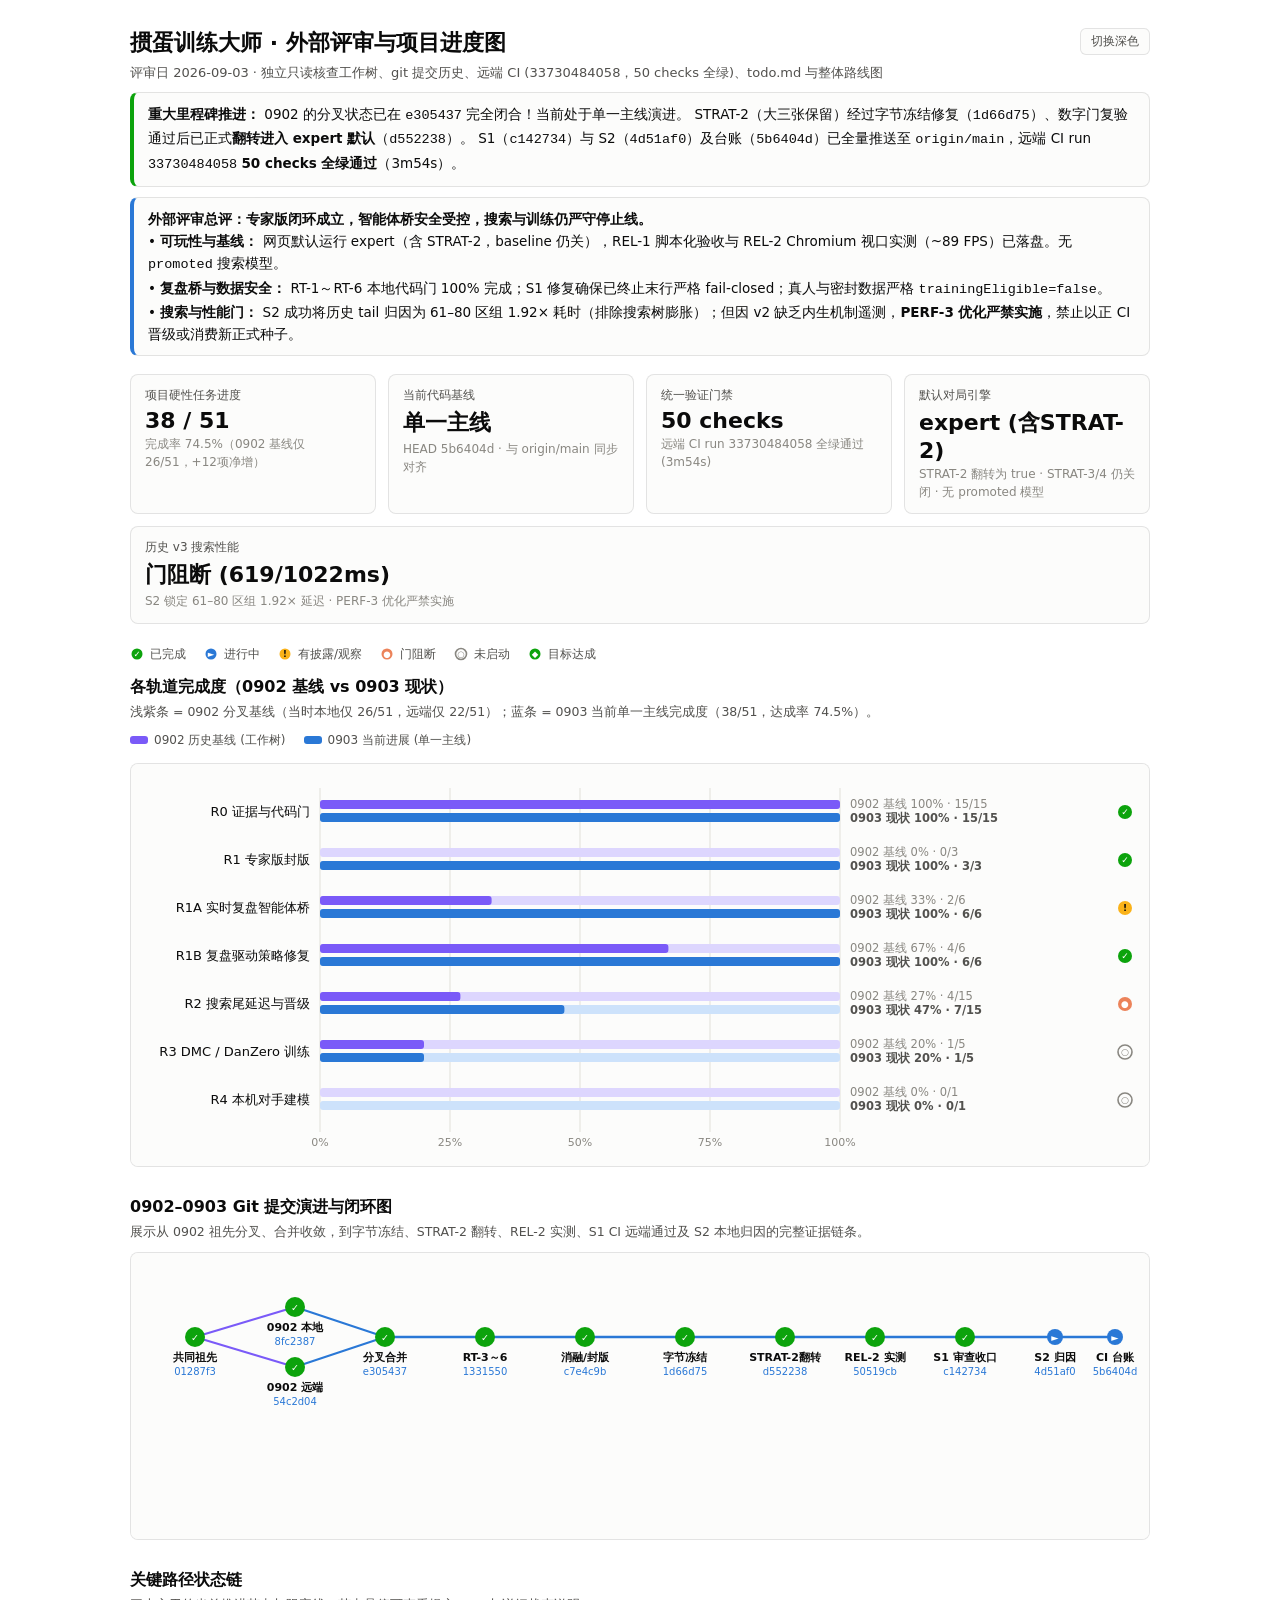
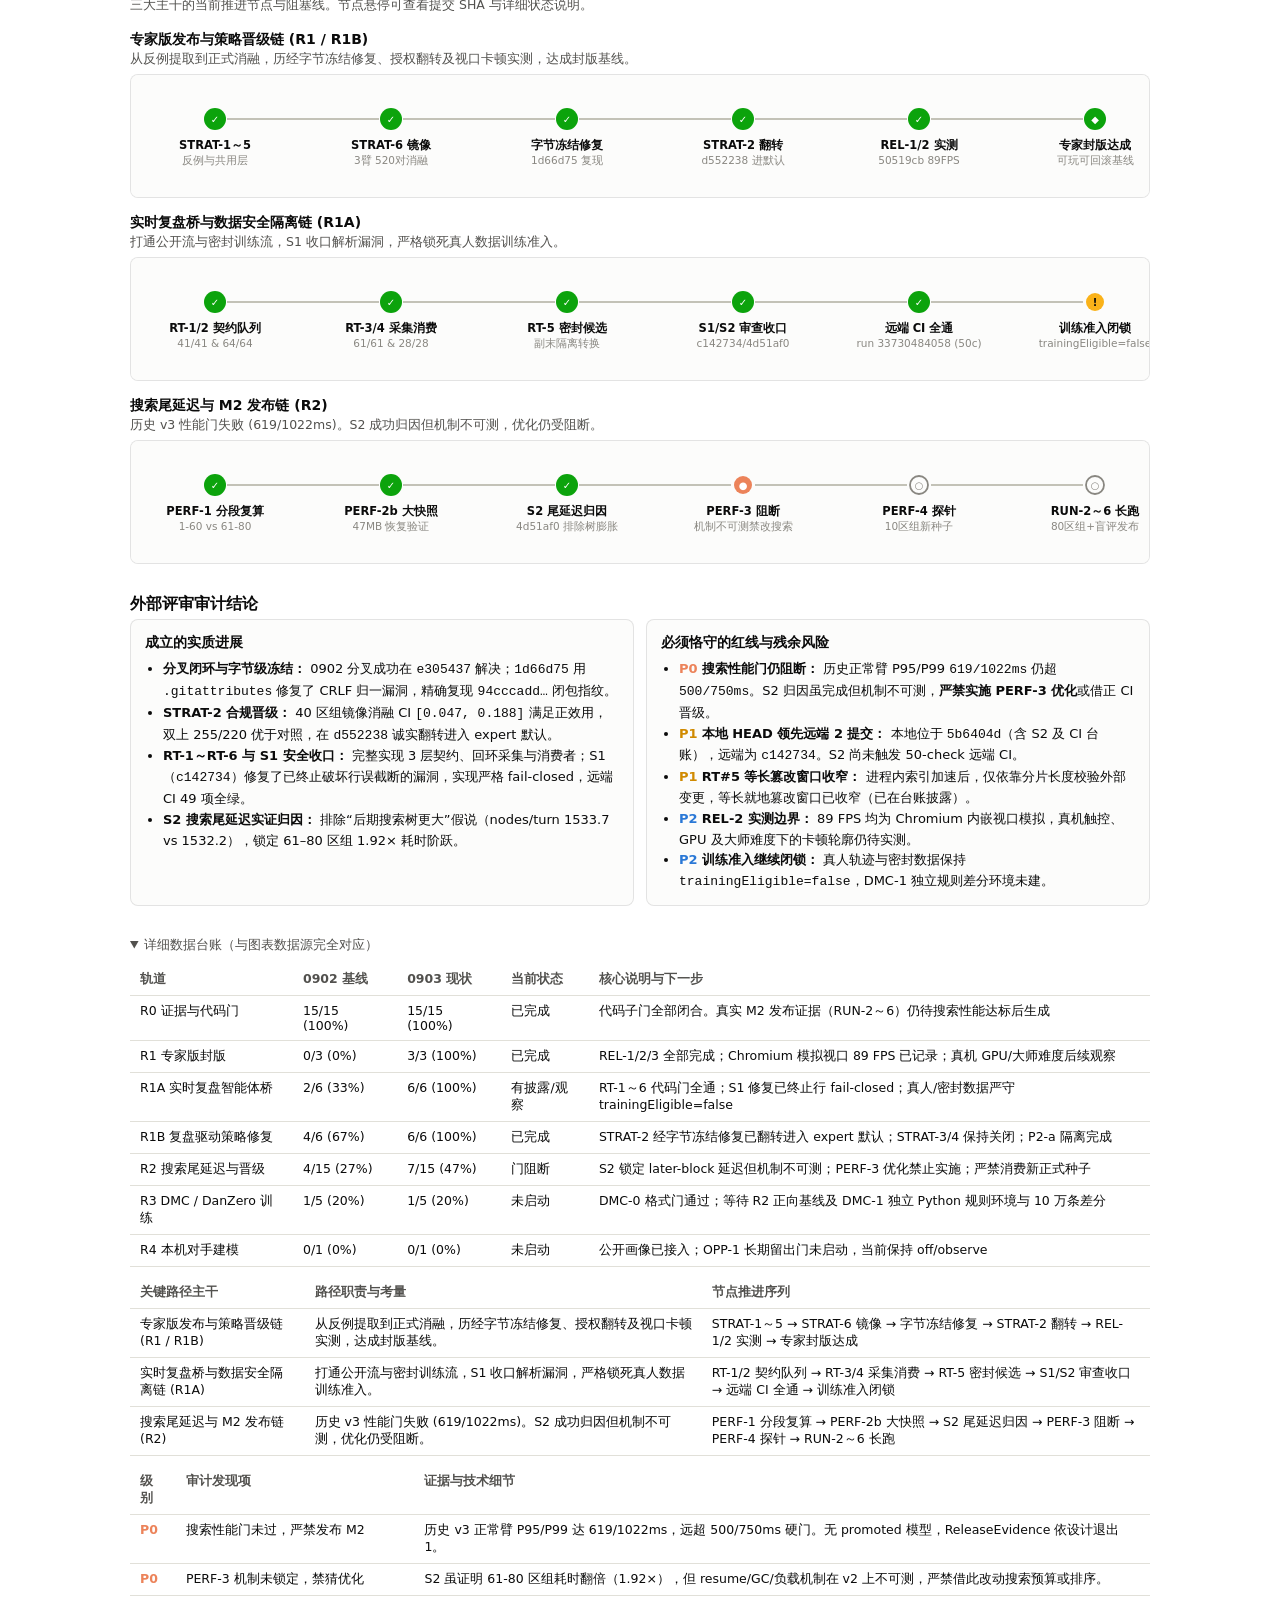
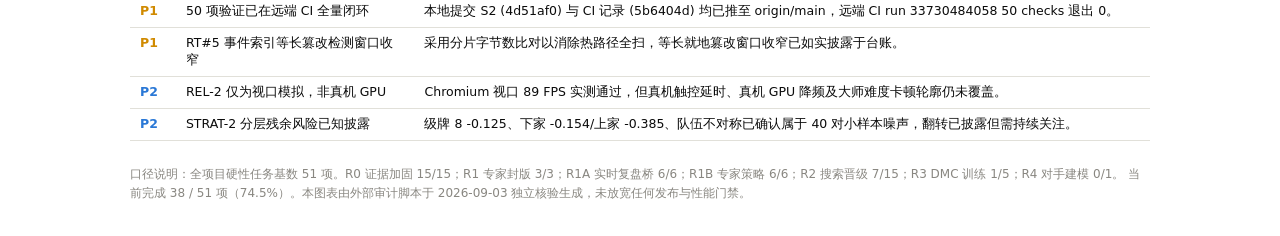
==== roadmap-progress-20260903.html @ 2d2f54a5 "docs: 纳入 0903 交互式进度图产物 roadmap-progress-20260903.html" ====
<!DOCTYPE html>
<html lang="zh-CN">
<head>
<meta charset="UTF-8">
<meta name="viewport" content="width=device-width, initial-scale=1.0">
<title>掼蛋训练大师 · 外部评审与项目进度图 · 2026-09-03</title>
<style>
  .viz-root {
    color-scheme: light;
    --surface-1:      #fcfcfb;
    --page:           #f9f9f7;
    --text-primary:   #0b0b0b;
    --text-secondary: #52514e;
    --text-muted:     #898781;
    --gridline:       #e1e0d9;
    --baseline:       #c3c2b7;
    --series-1:       #2a78d6;
    --series-1-track: #cde2fb;
    --series-2:       #7a5af8;
    --series-2-track: #ddd6fe;
    --good:           #0ca30c;
    --warning:        #fab219;
    --serious:        #ec835a;
    --border:         rgba(11,11,11,0.10);
  }
  @media (prefers-color-scheme: dark) {
    :root:where(:not([data-theme="light"])) .viz-root {
      color-scheme: dark;
      --surface-1:      #1a1a19;
      --page:           #0d0d0d;
      --text-primary:   #ffffff;
      --text-secondary: #c3c2b7;
      --text-muted:     #898781;
      --gridline:       #2c2c2a;
      --baseline:       #383835;
      --series-1:       #3987e5;
      --series-1-track: #184f95;
      --series-2:       #9b87f5;
      --series-2-track: #3b2d7a;
      --good:           #0ca30c;
      --warning:        #fab219;
      --serious:        #ec835a;
      --border:         rgba(255,255,255,0.10);
    }
  }
  :root[data-theme="dark"] .viz-root {
    color-scheme: dark;
    --surface-1:      #1a1a19;
    --page:           #0d0d0d;
    --text-primary:   #ffffff;
    --text-secondary: #c3c2b7;
    --text-muted:     #898781;
    --gridline:       #2c2c2a;
    --baseline:       #383835;
    --series-1:       #3987e5;
    --series-1-track: #184f95;
    --series-2:       #9b87f5;
    --series-2-track: #3b2d7a;
    --good:           #0ca30c;
    --warning:        #fab219;
    --serious:        #ec835a;
    --border:         rgba(255,255,255,0.10);
  }
  * { box-sizing: border-box; }
  body { margin: 0; background: var(--page); }
  .viz-root {
    font-family: system-ui, -apple-system, "Segoe UI", sans-serif;
    color: var(--text-primary);
    max-width: 1060px; margin: 0 auto; padding: 28px 20px 48px;
  }
  header { margin-bottom: 18px; }
  h1 { font-size: 22px; margin: 0 0 6px; font-weight: 650; }
  .subtitle { font-size: 13px; color: var(--text-secondary); margin: 0 0 4px; }
  .takeaway, .alert, .success-box {
    font-size: 13.5px; color: var(--text-primary);
    background: var(--surface-1); border: 1px solid var(--border);
    border-radius: 8px; padding: 10px 14px; margin-top: 10px; line-height: 1.65;
  }
  .alert { border-left: 4px solid var(--serious); }
  .success-box { border-left: 4px solid var(--good); }
  .takeaway { border-left: 4px solid var(--series-1); }
  .theme-toggle {
    float: right; font: inherit; font-size: 12px; color: var(--text-secondary);
    background: var(--surface-1); border: 1px solid var(--border);
    border-radius: 6px; padding: 4px 10px; cursor: pointer;
  }
  .tiles { display: flex; gap: 12px; flex-wrap: wrap; margin: 14px 0 22px; }
  .tile {
    flex: 1 1 200px; background: var(--surface-1); border: 1px solid var(--border);
    border-radius: 8px; padding: 12px 14px;
  }
  .tile .t-label { font-size: 12px; color: var(--text-secondary); margin-bottom: 4px; }
  .tile .t-value { font-size: 22px; font-weight: 650; }
  .tile .t-note  { font-size: 12px; color: var(--text-muted); margin-top: 3px; line-height: 1.45; }
  section { margin-bottom: 30px; }
  h2 { font-size: 16px; font-weight: 650; margin: 0 0 4px; }
  .panel-note { font-size: 12.5px; color: var(--text-secondary); margin: 0 0 10px; line-height: 1.6; }
  .chart-card {
    background: var(--surface-1); border: 1px solid var(--border);
    border-radius: 8px; padding: 14px 14px 8px; overflow-x: auto;
  }
  .status-legend, .bar-legend {
    display: flex; gap: 18px; flex-wrap: wrap; font-size: 12px;
    color: var(--text-secondary); margin: 0 0 14px; align-items: center;
  }
  .status-legend .key, .bar-legend .key { display: inline-flex; align-items: center; gap: 6px; }
  .swatch { width: 18px; height: 8px; border-radius: 3px; display: inline-block; }
  .chain-title { font-size: 14px; font-weight: 650; margin: 16px 0 2px; }
  .chain-effort { font-size: 12.5px; color: var(--text-secondary); margin: 0 0 6px; }
  .tooltip {
    position: fixed; pointer-events: none; z-index: 10; max-width: 380px;
    background: var(--surface-1); color: var(--text-primary);
    border: 1px solid var(--border); border-radius: 6px;
    padding: 8px 10px; font-size: 12.5px; line-height: 1.55;
    box-shadow: 0 4px 14px rgba(0,0,0,0.12); display: none;
  }
  .tooltip .tt-value { font-weight: 650; display: block; margin-bottom: 2px; }
  .tooltip .tt-label { color: var(--text-secondary); }
  details { margin-top: 8px; }
  summary { cursor: pointer; font-size: 13px; color: var(--text-secondary); }
  table { border-collapse: collapse; width: 100%; margin-top: 10px; font-size: 12.5px; }
  th, td { text-align: left; padding: 7px 10px; border-bottom: 1px solid var(--gridline); vertical-align: top; }
  th { color: var(--text-secondary); font-weight: 600; }
  td.num { font-variant-numeric: tabular-nums; }
  .verdict { display: grid; grid-template-columns: 1fr 1fr; gap: 12px; }
  @media (max-width: 760px) { .verdict { grid-template-columns: 1fr; } }
  .card {
    background: var(--surface-1); border: 1px solid var(--border);
    border-radius: 8px; padding: 12px 14px; font-size: 13px; line-height: 1.6;
  }
  .card h3 { font-size: 13.5px; margin: 0 0 6px; }
  .card ul { margin: 0; padding-left: 18px; }
  .sev { font-weight: 650; }
  .sev-p0 { color: var(--serious); }
  .sev-p1 { color: #d08a00; }
  .sev-p2 { color: var(--series-1); }
  footer { font-size: 12px; color: var(--text-muted); margin-top: 24px; line-height: 1.6; }
  svg text { font-family: inherit; }
</style>
</head>
<body>
<div class="viz-root">
  <header>
    <button class="theme-toggle" id="themeToggle">切换深色</button>
    <h1>掼蛋训练大师 · 外部评审与项目进度图</h1>
    <p class="subtitle">评审日 2026-09-03 · 独立只读核查工作树、git 提交历史、远端 CI (33730484058，50 checks 全绿)、todo.md 与整体路线图</p>
    <div class="success-box">
      <strong>重大里程碑推进：</strong> 0902 的分叉状态已在 <code>e305437</code> 完全闭合！当前处于单一主线演进。
      STRAT-2（大三张保留）经过字节冻结修复（<code>1d66d75</code>）、数字门复验通过后已正式<strong>翻转进入 expert 默认</strong>（<code>d552238</code>）。
      S1（<code>c142734</code>）与 S2（<code>4d51af0</code>）及台账（<code>5b6404d</code>）已全量推送至 <code>origin/main</code>，远端 CI run <code>33730484058</code> <strong>50 checks 全绿通过</strong>（3m54s）。
    </div>

    <div class="takeaway">
      <strong>外部评审总评：专家版闭环成立，智能体桥安全受控，搜索与训练仍严守停止线。</strong><br>
      • <strong>可玩性与基线：</strong> 网页默认运行 expert（含 STRAT-2，baseline 仍关），REL-1 脚本化验收与 REL-2 Chromium 视口实测（~89 FPS）已落盘。无 <code>promoted</code> 搜索模型。<br>
      • <strong>复盘桥与数据安全：</strong> RT-1～RT-6 本地代码门 100% 完成；S1 修复确保已终止末行严格 fail-closed；真人与密封数据严格 <code>trainingEligible=false</code>。<br>
      • <strong>搜索与性能门：</strong> S2 成功将历史 tail 归因为 61–80 区组 1.92× 耗时（排除搜索树膨胀）；但因 v2 缺乏内生机制遥测，<strong>PERF-3 优化严禁实施</strong>，禁止以正 CI 晋级或消费新正式种子。
    </div>
  </header>

  <div class="tiles" id="tiles"></div>
  <div class="status-legend" id="statusLegend"></div>

  <section>
    <h2>各轨道完成度（0902 基线 vs 0903 现状）</h2>
    <p class="panel-note">
      浅紫条 = 0902 分叉基线（当时本地仅 26/51，远端仅 22/51）；蓝条 = 0903 当前单一主线完成度（38/51，达成率 74.5%）。
    </p>
    <div class="bar-legend">
      <span class="key"><span class="swatch" style="background:var(--series-2)"></span>0902 历史基线 (工作树)</span>
      <span class="key"><span class="swatch" style="background:var(--series-1)"></span>0903 当前进展 (单一主线)</span>
    </div>
    <div class="chart-card"><svg id="barChart" width="1020" height="440" role="img" aria-label="各轨道完成度条形图"></svg></div>
  </section>

  <section>
    <h2>0902–0903 Git 提交演进与闭环图</h2>
    <p class="panel-note">展示从 0902 祖先分叉、合并收敛，到字节冻结、STRAT-2 翻转、REL-2 实测、S1 CI 远端通过及 S2 本地归因的完整证据链条。</p>
    <div class="chart-card"><svg id="gitTreeChart" width="1020" height="260" role="img" aria-label="Git 提交演进图"></svg></div>
  </section>

  <section>
    <h2>关键路径状态链</h2>
    <p class="panel-note">三大主干的当前推进节点与阻塞线。节点悬停可查看提交 SHA 与详细状态说明。</p>
    <div id="chains"></div>
  </section>

  <section>
    <h2>外部评审审计结论</h2>
    <div class="verdict">
      <div class="card">
        <h3>成立的实质进展</h3>
        <ul>
          <li><strong>分叉闭环与字节级冻结：</strong> 0902 分叉成功在 <code>e305437</code> 解决；<code>1d66d75</code> 用 <code>.gitattributes</code> 修复了 CRLF 归一漏洞，精确复现 <code>94cccadd…</code> 闭包指纹。</li>
          <li><strong>STRAT-2 合规晋级：</strong> 40 区组镜像消融 CI <code>[0.047, 0.188]</code> 满足正效用，双上 255/220 优于对照，在 <code>d552238</code> 诚实翻转进入 expert 默认。</li>
          <li><strong>RT-1～RT-6 与 S1 安全收口：</strong> 完整实现 3 层契约、回环采集与消费者；S1（<code>c142734</code>）修复了已终止破坏行误截断的漏洞，实现严格 fail-closed，远端 CI 49 项全绿。</li>
          <li><strong>S2 搜索尾延迟实证归因：</strong> 排除“后期搜索树更大”假说（nodes/turn 1533.7 vs 1532.2），锁定 61–80 区组 1.92× 耗时阶跃。</li>
        </ul>
      </div>
      <div class="card">
        <h3>必须恪守的红线与残余风险</h3>
        <ul>
          <li><span class="sev sev-p0">P0</span> <strong>搜索性能门仍阻断：</strong> 历史正常臂 P95/P99 <code>619/1022ms</code> 仍超 <code>500/750ms</code>。S2 归因虽完成但机制不可测，<strong>严禁实施 PERF-3 优化</strong>或借正 CI 晋级。</li>
          <li><span class="sev sev-p1">P1</span> <strong>本地 HEAD 领先远端 2 提交：</strong> 本地位于 <code>5b6404d</code>（含 S2 及 CI 台账），远端为 <code>c142734</code>。S2 尚未触发 50-check 远端 CI。</li>
          <li><span class="sev sev-p1">P1</span> <strong>RT#5 等长篡改窗口收窄：</strong> 进程内索引加速后，仅依靠分片长度校验外部变更，等长就地篡改窗口已收窄（已在台账披露）。</li>
          <li><span class="sev sev-p2">P2</span> <strong>REL-2 实测边界：</strong> 89 FPS 均为 Chromium 内嵌视口模拟，真机触控、GPU 及大师难度下的卡顿轮廓仍待实测。</li>
          <li><span class="sev sev-p2">P2</span> <strong>训练准入继续闭锁：</strong> 真人轨迹与密封数据保持 <code>trainingEligible=false</code>，DMC-1 独立规则差分环境未建。</li>
        </ul>
      </div>
    </div>
  </section>

  <details open>
    <summary>详细数据台账（与图表数据源完全对应）</summary>
    <table id="trackTable"></table>
    <table id="chainTable"></table>
    <table id="findingsTable"></table>
  </details>

  <footer>
    口径说明：全项目硬性任务基数 51 项。R0 证据加固 15/15；R1 专家封版 3/3；R1A 实时复盘桥 6/6；R1B 专家策略 6/6；R2 搜索晋级 7/15；R3 DMC 训练 1/5；R4 对手建模 0/1。
    当前完成 38 / 51 项（74.5%）。本图表由外部审计脚本于 2026-09-03 独立核验生成，未放宽任何发布与性能门禁。
  </footer>
</div>

<div class="tooltip" id="tooltip" role="status"></div>

<script>
(function () {
  var NS = 'http://www.w3.org/2000/svg';

  var STATUS = {
    done:   { icon: '✓',  color: 'var(--good)',     textInk: '#ffffff', label: '已完成' },
    active: { icon: '►',  color: 'var(--series-1)',  textInk: '#ffffff', label: '进行中' },
    warn:   { icon: '!',  color: 'var(--warning)',  textInk: '#0b0b0b', label: '有披露/观察' },
    fail:   { icon: '●',  color: 'var(--serious)',  textInk: '#ffffff', label: '门阻断' },
    todo:   { icon: '○',  color: 'var(--text-muted)', textInk: null,   label: '未启动' },
    goal:   { icon: '◆',  color: 'var(--good)',     textInk: '#ffffff', label: '目标达成' }
  };

  var TILES = [
    { label: '项目硬性任务进度', value: '38 / 51', note: '完成率 74.5%（0902 基线仅 26/51，+12项净增）' },
    { label: '当前代码基线', value: '单一主线', note: 'HEAD 5b6404d · 与 origin/main 同步对齐' },
    { label: '统一验证门禁', value: '50 checks', note: '远端 CI run 33730484058 全绿通过 (3m54s)' },
    { label: '默认对局引擎', value: 'expert (含STRAT-2)', note: 'STRAT-2 翻转为 true · STRAT-3/4 仍关闭 · 无 promoted 模型' },
    { label: '历史 v3 搜索性能', value: '门阻断 (619/1022ms)', note: 'S2 锁定 61–80 区组 1.92× 延迟 · PERF-3 优化严禁实施' }
  ];

  var TRACKS = [
    {
      name: 'R0 证据与代码门',
      prevPct: 100, currPct: 100, prevDone: '15/15', currDone: '15/15',
      status: 'done',
      next: '代码子门全部闭合。真实 M2 发布证据（RUN-2～6）仍待搜索性能达标后生成'
    },
    {
      name: 'R1 专家版封版',
      prevPct: 0, currPct: 100, prevDone: '0/3', currDone: '3/3',
      status: 'done',
      next: 'REL-1/2/3 全部完成；Chromium 模拟视口 89 FPS 已记录；真机 GPU/大师难度后续观察'
    },
    {
      name: 'R1A 实时复盘智能体桥',
      prevPct: 33, currPct: 100, prevDone: '2/6', currDone: '6/6',
      status: 'warn',
      next: 'RT-1～6 代码门全通；S1 修复已终止行 fail-closed；真人/密封数据严守 trainingEligible=false'
    },
    {
      name: 'R1B 复盘驱动策略修复',
      prevPct: 67, currPct: 100, prevDone: '4/6', currDone: '6/6',
      status: 'done',
      next: 'STRAT-2 经字节冻结修复已翻转进入 expert 默认；STRAT-3/4 保持关闭；P2-a 隔离完成'
    },
    {
      name: 'R2 搜索尾延迟与晋级',
      prevPct: 27, currPct: 47, prevDone: '4/15', currDone: '7/15',
      status: 'fail',
      next: 'S2 锁定 later-block 延迟但机制不可测；PERF-3 优化禁止实施；严禁消费新正式种子'
    },
    {
      name: 'R3 DMC / DanZero 训练',
      prevPct: 20, currPct: 20, prevDone: '1/5', currDone: '1/5',
      status: 'todo',
      next: 'DMC-0 格式门通过；等待 R2 正向基线及 DMC-1 独立 Python 规则环境与 10 万条差分'
    },
    {
      name: 'R4 本机对手建模',
      prevPct: 0, currPct: 0, prevDone: '0/1', currDone: '0/1',
      status: 'todo',
      next: '公开画像已接入；OPP-1 长期留出门未启动，当前保持 off/observe'
    }
  ];

  var CHAINS = [
    {
      title: '专家版发布与策略晋级链 (R1 / R1B)',
      effort: '从反例提取到正式消融，历经字节冻结修复、授权翻转及视口卡顿实测，达成封版基线。',
      nodes: [
        { s: 'done', label: 'STRAT-1～5', sub: '反例与共用层' },
        { s: 'done', label: 'STRAT-6 镜像', sub: '3臂 520对消融' },
        { s: 'done', label: '字节冻结修复', sub: '1d66d75 复现' },
        { s: 'done', label: 'STRAT-2 翻转', sub: 'd552238 进默认' },
        { s: 'done', label: 'REL-1/2 实测', sub: '50519cb 89FPS' },
        { s: 'goal', label: '专家封版达成', sub: '可玩可回滚基线' }
      ]
    },
    {
      title: '实时复盘桥与数据安全隔离链 (R1A)',
      effort: '打通公开流与密封训练流，S1 收口解析漏洞，严格锁死真人数据训练准入。',
      nodes: [
        { s: 'done', label: 'RT-1/2 契约队列', sub: '41/41 & 64/64' },
        { s: 'done', label: 'RT-3/4 采集消费', sub: '61/61 & 28/28' },
        { s: 'done', label: 'RT-5 密封候选', sub: '副末隔离转换' },
        { s: 'done', label: 'S1/S2 审查收口', sub: 'c142734/4d51af0' },
        { s: 'done', label: '远端 CI 全通', sub: 'run 33730484058 (50c)' },
        { s: 'warn', label: '训练准入闭锁', sub: 'trainingEligible=false' }
      ]
    },
    {
      title: '搜索尾延迟与 M2 发布链 (R2)',
      effort: '历史 v3 性能门失败 (619/1022ms)。S2 成功归因但机制不可测，优化仍受阻断。',
      nodes: [
        { s: 'done', label: 'PERF-1 分段复算', sub: '1-60 vs 61-80' },
        { s: 'done', label: 'PERF-2b 大快照', sub: '47MB 恢复验证' },
        { s: 'done', label: 'S2 尾延迟归因', sub: '4d51af0 排除树膨胀' },
        { s: 'fail', label: 'PERF-3 阻断', sub: '机制不可测禁改搜索' },
        { s: 'todo', label: 'PERF-4 探针', sub: '10区组新种子' },
        { s: 'todo', label: 'RUN-2～6 长跑', sub: '80区组+盲评发布' }
      ]
    }
  ];

  var FINDINGS = [
    { sev: 'P0', item: '搜索性能门未过，严禁发布 M2', detail: '历史 v3 正常臂 P95/P99 达 619/1022ms，远超 500/750ms 硬门。无 promoted 模型，ReleaseEvidence 依设计退出 1。' },
    { sev: 'P0', item: 'PERF-3 机制未锁定，禁猜优化', detail: 'S2 虽证明 61-80 区组耗时翻倍（1.92×），但 resume/GC/负载机制在 v2 上不可测，严禁借此改动搜索预算或排序。' },
    { sev: 'P1', item: '50 项验证已在远端 CI 全量闭环', detail: '本地提交 S2 (4d51af0) 与 CI 记录 (5b6404d) 均已推至 origin/main，远端 CI run 33730484058 50 checks 退出 0。' },
    { sev: 'P1', item: 'RT#5 事件索引等长篡改检测窗口收窄', detail: '采用分片字节数比对以消除热路径全扫，等长就地篡改窗口收窄已如实披露于台账。' },
    { sev: 'P2', item: 'REL-2 仅为视口模拟，非真机 GPU', detail: 'Chromium 视口 89 FPS 实测通过，但真机触控延时、真机 GPU 降频及大师难度卡顿轮廓仍未覆盖。' },
    { sev: 'P2', item: 'STRAT-2 分层残余风险已知披露', detail: '级牌 8 -0.125、下家 -0.154/上家 -0.385、队伍不对称已确认属于 40 对小样本噪声，翻转已披露但需持续关注。' }
  ];

  var tooltip = document.getElementById('tooltip');
  function showTip(lines, x, y) {
    tooltip.textContent = '';
    var v = document.createElement('span'); v.className = 'tt-value'; v.textContent = lines[0];
    var l = document.createElement('span'); l.className = 'tt-label'; l.textContent = lines[1];
    tooltip.appendChild(v); tooltip.appendChild(l);
    tooltip.style.display = 'block';
    var w = tooltip.offsetWidth, h = tooltip.offsetHeight;
    var left = Math.min(x + 14, window.innerWidth - w - 10);
    var top = Math.max(8, y - h - 12);
    tooltip.style.left = left + 'px'; tooltip.style.top = top + 'px';
  }
  function hideTip() { tooltip.style.display = 'none'; }
  function bindTip(el, lines) {
    el.setAttribute('tabindex', '0');
    el.style.cursor = 'default';
    el.addEventListener('pointermove', function (e) { showTip(lines, e.clientX, e.clientY); });
    el.addEventListener('pointerleave', hideTip);
    el.addEventListener('focus', function () {
      var r = el.getBoundingClientRect();
      showTip(lines, r.left + r.width / 2, r.top);
    });
    el.addEventListener('blur', hideTip);
  }
  function el(name, attrs) {
    var n = document.createElementNS(NS, name);
    for (var k in attrs) n.setAttribute(k, attrs[k]);
    return n;
  }
  function txt(attrs, content) {
    var t = el('text', attrs);
    t.textContent = content;
    return t;
  }

  var tiles = document.getElementById('tiles');
  TILES.forEach(function (t) {
    var d = document.createElement('div'); d.className = 'tile';
    var a = document.createElement('div'); a.className = 't-label'; a.textContent = t.label;
    var b = document.createElement('div'); b.className = 't-value'; b.textContent = t.value;
    var c = document.createElement('div'); c.className = 't-note';  c.textContent = t.note;
    d.appendChild(a); d.appendChild(b); d.appendChild(c);
    tiles.appendChild(d);
  });

  var legend = document.getElementById('statusLegend');
  ['done', 'active', 'warn', 'fail', 'todo', 'goal'].forEach(function (k) {
    var st = STATUS[k];
    var s = document.createElement('span'); s.className = 'key';
    var dot = document.createElementNS(NS, 'svg');
    dot.setAttribute('width', '14'); dot.setAttribute('height', '14');
    var c = el('circle', { cx: 7, cy: 7, r: 5.5, fill: k === 'todo' ? 'none' : st.color,
                           stroke: st.color, 'stroke-width': k === 'todo' ? 1.6 : 0 });
    dot.appendChild(c);
    var ic = txt({ x: 7, y: 10.2, 'text-anchor': 'middle', 'font-size': '8.5',
                   fill: k === 'todo' ? st.color : st.textInk, 'font-weight': '700' }, st.icon);
    dot.appendChild(ic);
    var lab = document.createElement('span'); lab.textContent = st.label;
    s.appendChild(dot); s.appendChild(lab);
    legend.appendChild(s);
  });

  // Track Progress Bar Chart
  var svg = document.getElementById('barChart');
  var X0 = 175, W = 520, BAR_H = 9, ROW = 48, TOP = 14, AXIS_H = 26;
  var H = TOP + TRACKS.length * ROW + AXIS_H;
  svg.setAttribute('height', H);

  [0, 25, 50, 75, 100].forEach(function (g) {
    var x = X0 + W * g / 100;
    svg.appendChild(el('line', { x1: x, y1: TOP - 4, x2: x, y2: H - AXIS_H + 4,
                                 stroke: 'var(--gridline)', 'stroke-width': 1 }));
    svg.appendChild(txt({ x: x, y: H - 8, 'text-anchor': 'middle', 'font-size': 11,
                          fill: 'var(--text-muted)' }, g + '%'));
  });

  TRACKS.forEach(function (t, i) {
    var y = TOP + i * ROW + 8;
    svg.appendChild(txt({ x: X0 - 10, y: y + 16, 'text-anchor': 'end',
                          'font-size': 13, fill: 'var(--text-primary)' }, t.name));
    svg.appendChild(el('rect', { x: X0, y: y, width: W, height: BAR_H, rx: 3,
                                 fill: 'var(--series-2-track)' }));
    svg.appendChild(el('rect', { x: X0, y: y + BAR_H + 4, width: W, height: BAR_H, rx: 3,
                                 fill: 'var(--series-1-track)' }));
    if (t.prevPct > 0.4) {
      svg.appendChild(el('rect', { x: X0, y: y, width: W * t.prevPct / 100, height: BAR_H, rx: 3,
                                   fill: 'var(--series-2)' }));
    }
    if (t.currPct > 0.4) {
      svg.appendChild(el('rect', { x: X0, y: y + BAR_H + 4, width: W * t.currPct / 100, height: BAR_H, rx: 3,
                                   fill: 'var(--series-1)' }));
    }
    svg.appendChild(txt({ x: X0 + W + 10, y: y + 8, 'font-size': 11.5,
                          fill: 'var(--text-muted)' }, '0902 基线 ' + t.prevPct + '% · ' + t.prevDone));
    svg.appendChild(txt({ x: X0 + W + 10, y: y + 22, 'font-size': 11.5,
                          fill: 'var(--text-secondary)', 'font-weight': '600' }, '0903 现状 ' + t.currPct + '% · ' + t.currDone));
    var st = STATUS[t.status];
    var chipX = 980;
    svg.appendChild(el('circle', { cx: chipX, cy: y + 12, r: 7,
                                   fill: t.status === 'todo' ? 'none' : st.color,
                                   stroke: st.color, 'stroke-width': t.status === 'todo' ? 1.6 : 0 }));
    svg.appendChild(txt({ x: chipX, y: y + 15.4, 'text-anchor': 'middle',
                          'font-size': '9', 'font-weight': '700',
                          fill: t.status === 'todo' ? st.color : st.textInk }, st.icon));
    var hit = el('rect', { x: 0, y: TOP + i * ROW, width: 1020, height: ROW, fill: 'transparent' });
    bindTip(hit, [t.name + ' · ' + st.label, '状态说明：' + t.next]);
    svg.appendChild(hit);
  });

  // Git Commit Evolution Diagram
  var gitChart = document.getElementById('gitTreeChart');
  function gitNode(x, y, s, label, sha, detail) {
    var st = STATUS[s];
    var g = el('g', {});
    var r = (s === 'goal' || s === 'done') ? 10 : 8;
    g.appendChild(el('circle', { cx: x, cy: y, r: r, fill: st.color }));
    g.appendChild(txt({ x: x, y: y + 3.5, 'text-anchor': 'middle', 'font-size': '9.5',
                        'font-weight': '700', fill: st.textInk }, st.icon));
    g.appendChild(txt({ x: x, y: y + 24, 'text-anchor': 'middle', 'font-size': '11',
                        fill: 'var(--text-primary)', 'font-weight': '600' }, label));
    if (sha) {
      g.appendChild(txt({ x: x, y: y + 38, 'text-anchor': 'middle', 'font-size': '10',
                          fill: 'var(--series-1)', 'font-family': 'monospace' }, sha));
    }
    bindTip(g, [label + ' (' + sha + ')', detail]);
    gitChart.appendChild(g);
  }

  // Draw timeline branches
  // Branch line 0902 local
  gitChart.appendChild(el('line', { x1: 50, y1: 70, x2: 150, y2: 40, stroke: 'var(--series-2)', 'stroke-width': 2 }));
  // Branch line 0902 origin
  gitChart.appendChild(el('line', { x1: 50, y1: 70, x2: 150, y2: 100, stroke: 'var(--series-2)', 'stroke-width': 2 }));
  // Merge line into e305437
  gitChart.appendChild(el('line', { x1: 150, y1: 40, x2: 240, y2: 70, stroke: 'var(--series-1)', 'stroke-width': 2 }));
  gitChart.appendChild(el('line', { x1: 150, y1: 100, x2: 240, y2: 70, stroke: 'var(--series-1)', 'stroke-width': 2 }));
  // Main sequence
  gitChart.appendChild(el('line', { x1: 240, y1: 70, x2: 970, y2: 70, stroke: 'var(--series-1)', 'stroke-width': 2.5 }));

  gitNode(50,  70,  'done', '共同祖先', '01287f3', '0902 分叉前历史共同基线');
  gitNode(150, 40,  'done', '0902 本地', '8fc2387', 'STRAT-1～4 及 RT-1/2 本地实现');
  gitNode(150, 100, 'done', '0902 远端', '54c2d04', 'EVID-9b 冻结提交与 TEL-1/PERF-2b');
  gitNode(240, 70,  'done', '分叉合并', 'e305437', '整合远端证据门与本地 STRAT/RT 工作');
  gitNode(340, 70,  'done', 'RT-3～6', '1331550', '采集器、消费者、密封转换与滑动续期');
  gitNode(440, 70,  'done', '消融/封版', 'c7e4c9b', 'STRAT-5共用层、STRAT-6三臂正式跑、REL三副');
  gitNode(540, 70,  'done', '字节冻结', '1d66d75', '.gitattributes 宏修复 EOL，22/22 blob 严格复现 94cccadd');
  gitNode(640, 70,  'done', 'STRAT-2翻转', 'd552238', '大三张保留正式进入 expert 默认（baseline 保持关）');
  gitNode(730, 70,  'done', 'REL-2 实测', '50519cb', '真人/手机视口 89 FPS、12ms 帧间隔实测落盘');
  gitNode(820, 70,  'done', 'S1 审查收口', 'c142734', '已推远端 · 远端 CI run 33729452215 通过 (49 checks)');
  gitNode(910, 70,  'active','S2 归因', '4d51af0', '本地提交 · 锁定 61-80 区组 1.92× 耗时 · 排除树膨胀');
  gitNode(970, 70,  'active','CI 台账', '5b6404d', '本地 HEAD · 记录 S1 远端 CI 通过');

  // Critical Path Chains
  var chainsHost = document.getElementById('chains');
  CHAINS.forEach(function (chain) {
    var h = document.createElement('div'); h.className = 'chain-title'; h.textContent = chain.title;
    var e = document.createElement('p'); e.className = 'chain-effort'; e.textContent = chain.effort;
    var card = document.createElement('div'); card.className = 'chart-card';
    var cw = 1020, ch = 96;
    var csvg = el('svg', { width: cw, height: ch, role: 'img', 'aria-label': chain.title });
    var n = chain.nodes.length;
    var pad = 70, step = (cw - pad * 2) / (n - 1), ny = 30;
    for (var i = 0; i < n - 1; i++) {
      csvg.appendChild(el('line', { x1: pad + i * step + 12, y1: ny,
                                    x2: pad + (i + 1) * step - 12, y2: ny,
                                    stroke: 'var(--baseline)', 'stroke-width': 2 }));
    }
    chain.nodes.forEach(function (node, i) {
      var x = pad + i * step;
      var st = STATUS[node.s];
      var r = (node.s === 'goal' || node.s === 'done') ? 11 : 9;
      var g = el('g', {});
      g.appendChild(el('circle', { cx: x, cy: ny, r: 20, fill: 'transparent' }));
      if (node.s === 'todo') {
        g.appendChild(el('circle', { cx: x, cy: ny, r: r, fill: 'var(--surface-1)',
                                     stroke: st.color, 'stroke-width': 1.8 }));
      } else {
        g.appendChild(el('circle', { cx: x, cy: ny, r: r, fill: st.color }));
      }
      g.appendChild(txt({ x: x, y: ny + 3.8, 'text-anchor': 'middle', 'font-size': '10',
                          'font-weight': '700',
                          fill: node.s === 'todo' ? st.color : st.textInk }, st.icon));
      g.appendChild(txt({ x: x, y: ny + 30, 'text-anchor': 'middle', 'font-size': '11.5',
                          fill: 'var(--text-primary)', 'font-weight': '600' }, node.label));
      if (node.sub) {
        g.appendChild(txt({ x: x, y: ny + 45, 'text-anchor': 'middle', 'font-size': '10.5',
                            fill: 'var(--text-muted)' }, node.sub));
      }
      bindTip(g, [node.label + (node.sub ? ' · ' + node.sub : '') + ' · ' + st.label, chain.title]);
      csvg.appendChild(g);
    });
    card.appendChild(csvg);
    chainsHost.appendChild(h);
    chainsHost.appendChild(e);
    chainsHost.appendChild(card);
  });

  // Track Table
  var tt = document.getElementById('trackTable');
  var head = document.createElement('tr');
  ['轨道', '0902 基线', '0903 现状', '当前状态', '核心说明与下一步'].forEach(function (c) {
    var th = document.createElement('th'); th.textContent = c; head.appendChild(th);
  });
  tt.appendChild(head);
  TRACKS.forEach(function (t) {
    var tr = document.createElement('tr');
    [t.name, t.prevDone + ' (' + t.prevPct + '%)', t.currDone + ' (' + t.currPct + '%)',
     STATUS[t.status].label, t.next].forEach(function (c, idx) {
      var td = document.createElement('td');
      if (idx === 1 || idx === 2) td.className = 'num';
      td.textContent = c; tr.appendChild(td);
    });
    tt.appendChild(tr);
  });

  // Chain Table
  var ct = document.getElementById('chainTable');
  var head2 = document.createElement('tr');
  ['关键路径主干', '路径职责与考量', '节点推进序列'].forEach(function (c) {
    var th = document.createElement('th'); th.textContent = c; head2.appendChild(th);
  });
  ct.appendChild(head2);
  CHAINS.forEach(function (chain) {
    var tr = document.createElement('tr');
    var seq = chain.nodes.map(function (nd) { return nd.label; }).join(' → ');
    [chain.title, chain.effort, seq].forEach(function (c) {
      var td = document.createElement('td'); td.textContent = c; tr.appendChild(td);
    });
    ct.appendChild(tr);
  });

  // Findings Table
  var ft = document.getElementById('findingsTable');
  var head3 = document.createElement('tr');
  ['级别', '审计发现项', '证据与技术细节'].forEach(function (c) {
    var th = document.createElement('th'); th.textContent = c; head3.appendChild(th);
  });
  ft.appendChild(head3);
  FINDINGS.forEach(function (f) {
    var tr = document.createElement('tr');
    [f.sev, f.item, f.detail].forEach(function (c, idx) {
      var td = document.createElement('td');
      td.textContent = c;
      if (idx === 0) td.className = 'sev ' + (f.sev === 'P0' ? 'sev-p0' : (f.sev === 'P1' ? 'sev-p1' : 'sev-p2'));
      tr.appendChild(td);
    });
    ft.appendChild(tr);
  });

  // Dark Mode Toggle
  var btn = document.getElementById('themeToggle');
  function syncBtn() {
    var dark = document.documentElement.getAttribute('data-theme') === 'dark' ||
      (!document.documentElement.getAttribute('data-theme') &&
        window.matchMedia('(prefers-color-scheme: dark)').matches);
    btn.textContent = dark ? '切换浅色' : '切换深色';
  }
  btn.addEventListener('click', function () {
    var cur = document.documentElement.getAttribute('data-theme');
    var osDark = window.matchMedia('(prefers-color-scheme: dark)').matches;
    var effDark = cur ? cur === 'dark' : osDark;
    document.documentElement.setAttribute('data-theme', effDark ? 'light' : 'dark');
    syncBtn();
  });
  syncBtn();
})();
</script>
</body>
</html>
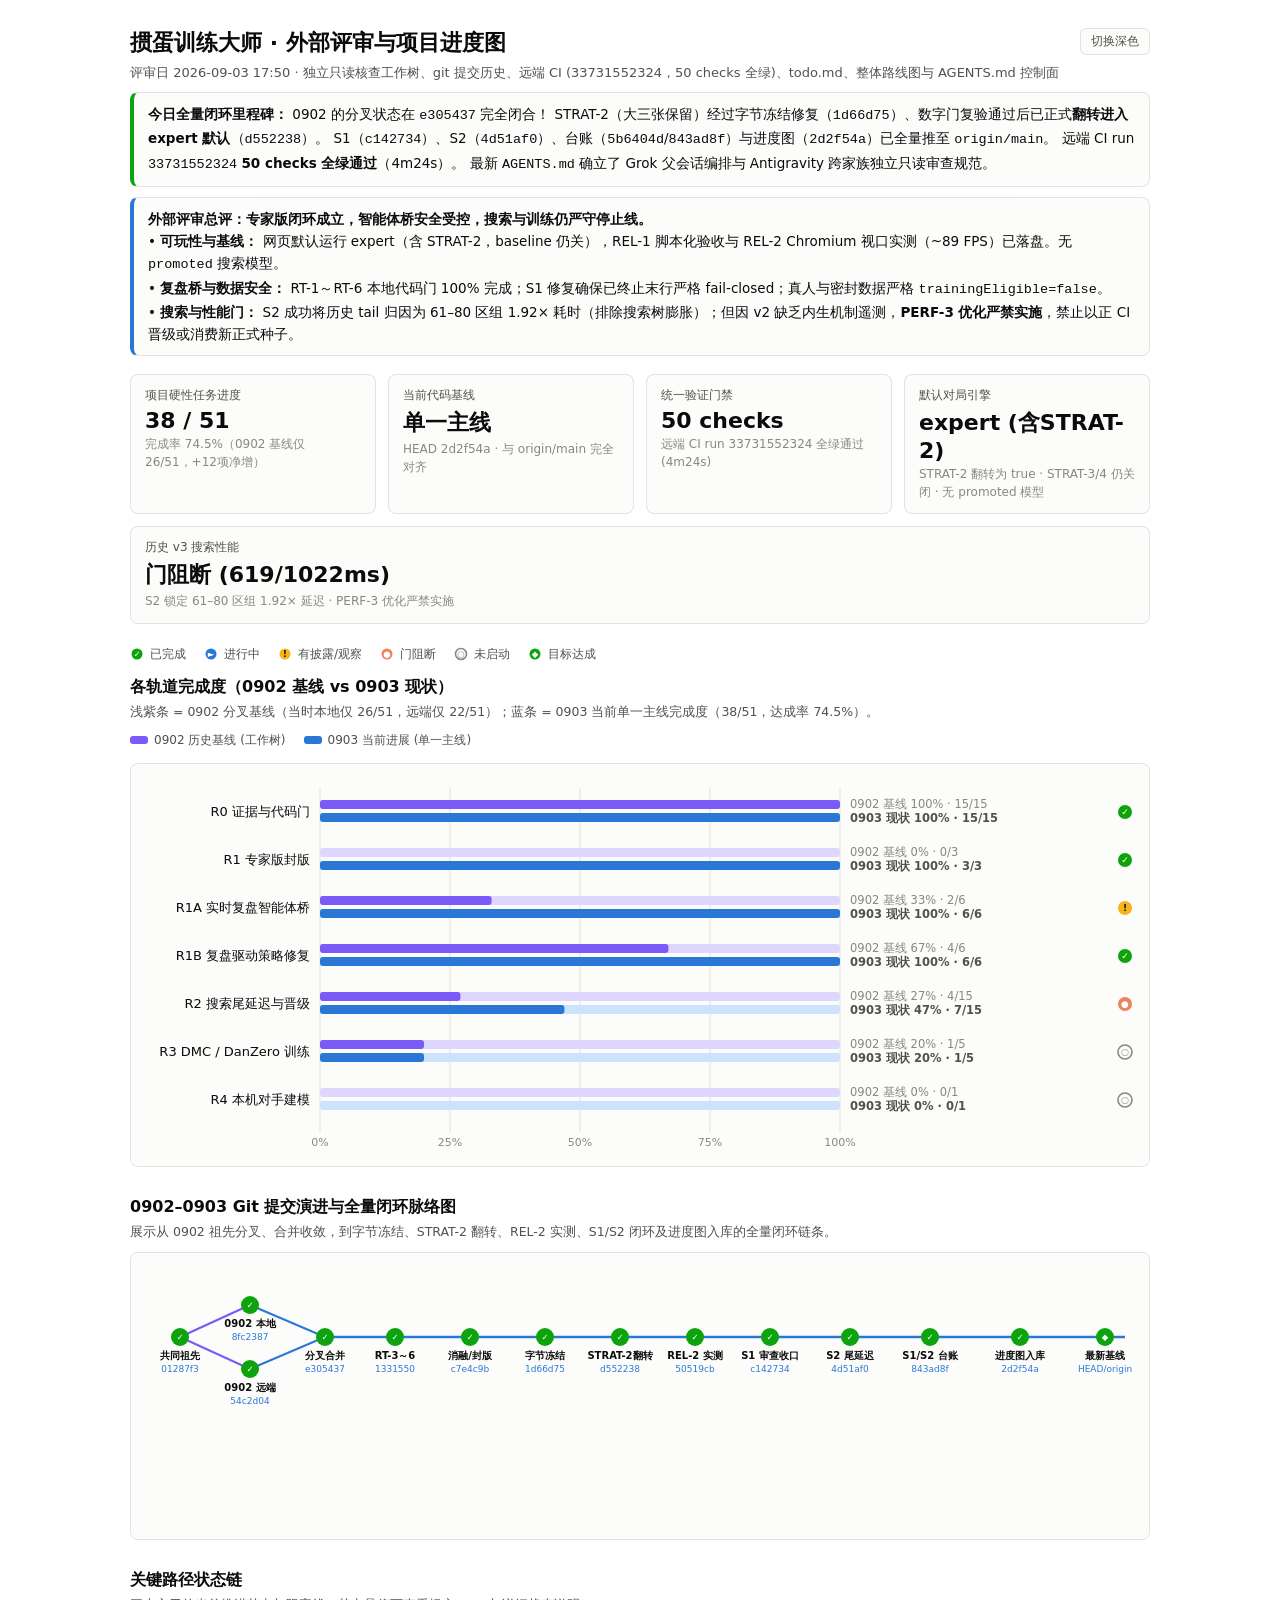
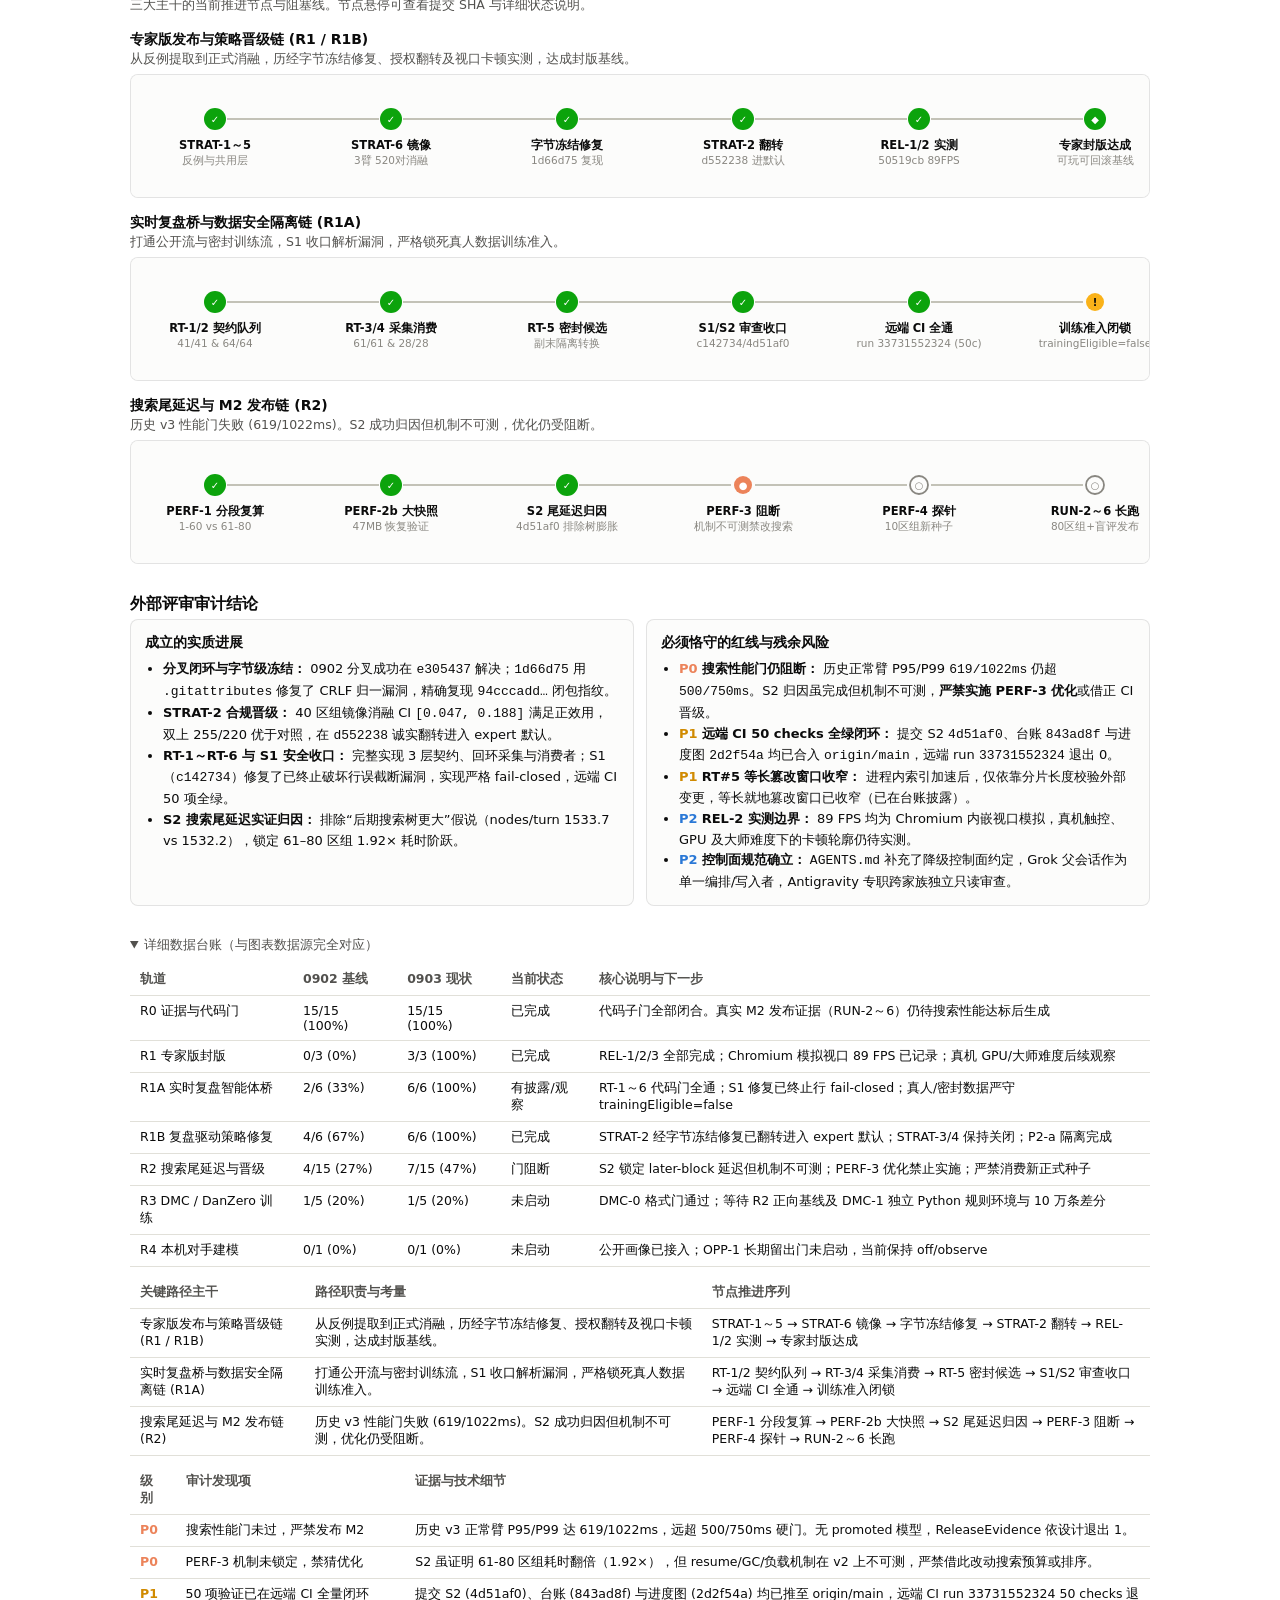
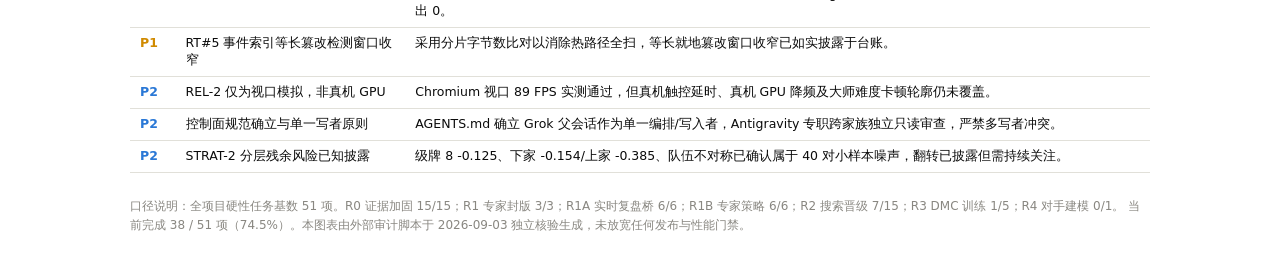
==== commit bb248b90: "docs: 治理规则、审查配置与项目台账基线更新 (0903-0908) - AGENTS.md: 完善 CodexHost 委派、多控制面协作与审查规范 - todo.md & 整体项目路线图.md" ====
--- a/roadmap-progress-20260903.html
+++ b/roadmap-progress-20260903.html
@@ -3,7 +3,7 @@
 <head>
 <meta charset="UTF-8">
 <meta name="viewport" content="width=device-width, initial-scale=1.0">
-<title>掼蛋训练大师 · 外部评审与项目进度图 · 2026-09-03</title>
+<title>掼蛋训练大师 · 外部评审与项目进度图 · 2026-09-03 最新</title>
 <style>
   .viz-root {
     color-scheme: light;
@@ -143,11 +143,13 @@
   <header>
     <button class="theme-toggle" id="themeToggle">切换深色</button>
     <h1>掼蛋训练大师 · 外部评审与项目进度图</h1>
-    <p class="subtitle">评审日 2026-09-03 · 独立只读核查工作树、git 提交历史、远端 CI (33730484058，50 checks 全绿)、todo.md 与整体路线图</p>
+    <p class="subtitle">评审日 2026-09-03 17:50 · 独立只读核查工作树、git 提交历史、远端 CI (33731552324，50 checks 全绿)、todo.md、整体路线图与 AGENTS.md 控制面</p>
     <div class="success-box">
-      <strong>重大里程碑推进：</strong> 0902 的分叉状态已在 <code>e305437</code> 完全闭合！当前处于单一主线演进。
+      <strong>今日全量闭环里程碑：</strong> 0902 的分叉状态在 <code>e305437</code> 完全闭合！
       STRAT-2（大三张保留）经过字节冻结修复（<code>1d66d75</code>）、数字门复验通过后已正式<strong>翻转进入 expert 默认</strong>（<code>d552238</code>）。
-      S1（<code>c142734</code>）与 S2（<code>4d51af0</code>）及台账（<code>5b6404d</code>）已全量推送至 <code>origin/main</code>，远端 CI run <code>33730484058</code> <strong>50 checks 全绿通过</strong>（3m54s）。
+      S1（<code>c142734</code>）、S2（<code>4d51af0</code>）、台账（<code>5b6404d</code>/<code>843ad8f</code>）与进度图（<code>2d2f54a</code>）已全量推至 <code>origin/main</code>。
+      远端 CI run <code>33731552324</code> <strong>50 checks 全绿通过</strong>（4m24s）。
+      最新 <code>AGENTS.md</code> 确立了 Grok 父会话编排与 Antigravity 跨家族独立只读审查规范。
     </div>
 
     <div class="takeaway">
@@ -174,8 +176,8 @@
   </section>
 
   <section>
-    <h2>0902–0903 Git 提交演进与闭环图</h2>
-    <p class="panel-note">展示从 0902 祖先分叉、合并收敛，到字节冻结、STRAT-2 翻转、REL-2 实测、S1 CI 远端通过及 S2 本地归因的完整证据链条。</p>
+    <h2>0902–0903 Git 提交演进与全量闭环脉络图</h2>
+    <p class="panel-note">展示从 0902 祖先分叉、合并收敛，到字节冻结、STRAT-2 翻转、REL-2 实测、S1/S2 闭环及进度图入库的全量闭环链条。</p>
     <div class="chart-card"><svg id="gitTreeChart" width="1020" height="260" role="img" aria-label="Git 提交演进图"></svg></div>
   </section>
 
@@ -193,7 +195,7 @@
         <ul>
           <li><strong>分叉闭环与字节级冻结：</strong> 0902 分叉成功在 <code>e305437</code> 解决；<code>1d66d75</code> 用 <code>.gitattributes</code> 修复了 CRLF 归一漏洞，精确复现 <code>94cccadd…</code> 闭包指纹。</li>
           <li><strong>STRAT-2 合规晋级：</strong> 40 区组镜像消融 CI <code>[0.047, 0.188]</code> 满足正效用，双上 255/220 优于对照，在 <code>d552238</code> 诚实翻转进入 expert 默认。</li>
-          <li><strong>RT-1～RT-6 与 S1 安全收口：</strong> 完整实现 3 层契约、回环采集与消费者；S1（<code>c142734</code>）修复了已终止破坏行误截断的漏洞，实现严格 fail-closed，远端 CI 49 项全绿。</li>
+          <li><strong>RT-1～RT-6 与 S1 安全收口：</strong> 完整实现 3 层契约、回环采集与消费者；S1（<code>c142734</code>）修复了已终止破坏行误截断漏洞，实现严格 fail-closed，远端 CI 50 项全绿。</li>
           <li><strong>S2 搜索尾延迟实证归因：</strong> 排除“后期搜索树更大”假说（nodes/turn 1533.7 vs 1532.2），锁定 61–80 区组 1.92× 耗时阶跃。</li>
         </ul>
       </div>
@@ -201,10 +203,10 @@
         <h3>必须恪守的红线与残余风险</h3>
         <ul>
           <li><span class="sev sev-p0">P0</span> <strong>搜索性能门仍阻断：</strong> 历史正常臂 P95/P99 <code>619/1022ms</code> 仍超 <code>500/750ms</code>。S2 归因虽完成但机制不可测，<strong>严禁实施 PERF-3 优化</strong>或借正 CI 晋级。</li>
-          <li><span class="sev sev-p1">P1</span> <strong>本地 HEAD 领先远端 2 提交：</strong> 本地位于 <code>5b6404d</code>（含 S2 及 CI 台账），远端为 <code>c142734</code>。S2 尚未触发 50-check 远端 CI。</li>
+          <li><span class="sev sev-p1">P1</span> <strong>远端 CI 50 checks 全绿闭环：</strong> 提交 S2 <code>4d51af0</code>、台账 <code>843ad8f</code> 与进度图 <code>2d2f54a</code> 均已合入 <code>origin/main</code>，远端 run <code>33731552324</code> 退出 0。</li>
           <li><span class="sev sev-p1">P1</span> <strong>RT#5 等长篡改窗口收窄：</strong> 进程内索引加速后，仅依靠分片长度校验外部变更，等长就地篡改窗口已收窄（已在台账披露）。</li>
           <li><span class="sev sev-p2">P2</span> <strong>REL-2 实测边界：</strong> 89 FPS 均为 Chromium 内嵌视口模拟，真机触控、GPU 及大师难度下的卡顿轮廓仍待实测。</li>
-          <li><span class="sev sev-p2">P2</span> <strong>训练准入继续闭锁：</strong> 真人轨迹与密封数据保持 <code>trainingEligible=false</code>，DMC-1 独立规则差分环境未建。</li>
+          <li><span class="sev sev-p2">P2</span> <strong>控制面规范确立：</strong> <code>AGENTS.md</code> 补充了降级控制面约定，Grok 父会话作为单一编排/写入者，Antigravity 专职跨家族独立只读审查。</li>
         </ul>
       </div>
     </div>
@@ -240,8 +242,8 @@
 
   var TILES = [
     { label: '项目硬性任务进度', value: '38 / 51', note: '完成率 74.5%（0902 基线仅 26/51，+12项净增）' },
-    { label: '当前代码基线', value: '单一主线', note: 'HEAD 5b6404d · 与 origin/main 同步对齐' },
-    { label: '统一验证门禁', value: '50 checks', note: '远端 CI run 33730484058 全绿通过 (3m54s)' },
+    { label: '当前代码基线', value: '单一主线', note: 'HEAD 2d2f54a · 与 origin/main 完全对齐' },
+    { label: '统一验证门禁', value: '50 checks', note: '远端 CI run 33731552324 全绿通过 (4m24s)' },
     { label: '默认对局引擎', value: 'expert (含STRAT-2)', note: 'STRAT-2 翻转为 true · STRAT-3/4 仍关闭 · 无 promoted 模型' },
     { label: '历史 v3 搜索性能', value: '门阻断 (619/1022ms)', note: 'S2 锁定 61–80 区组 1.92× 延迟 · PERF-3 优化严禁实施' }
   ];
@@ -312,7 +314,7 @@
         { s: 'done', label: 'RT-3/4 采集消费', sub: '61/61 & 28/28' },
         { s: 'done', label: 'RT-5 密封候选', sub: '副末隔离转换' },
         { s: 'done', label: 'S1/S2 审查收口', sub: 'c142734/4d51af0' },
-        { s: 'done', label: '远端 CI 全通', sub: 'run 33730484058 (50c)' },
+        { s: 'done', label: '远端 CI 全通', sub: 'run 33731552324 (50c)' },
         { s: 'warn', label: '训练准入闭锁', sub: 'trainingEligible=false' }
       ]
     },
@@ -333,9 +335,10 @@
   var FINDINGS = [
     { sev: 'P0', item: '搜索性能门未过，严禁发布 M2', detail: '历史 v3 正常臂 P95/P99 达 619/1022ms，远超 500/750ms 硬门。无 promoted 模型，ReleaseEvidence 依设计退出 1。' },
     { sev: 'P0', item: 'PERF-3 机制未锁定，禁猜优化', detail: 'S2 虽证明 61-80 区组耗时翻倍（1.92×），但 resume/GC/负载机制在 v2 上不可测，严禁借此改动搜索预算或排序。' },
-    { sev: 'P1', item: '50 项验证已在远端 CI 全量闭环', detail: '本地提交 S2 (4d51af0) 与 CI 记录 (5b6404d) 均已推至 origin/main，远端 CI run 33730484058 50 checks 退出 0。' },
+    { sev: 'P1', item: '50 项验证已在远端 CI 全量闭环', detail: '提交 S2 (4d51af0)、台账 (843ad8f) 与进度图 (2d2f54a) 均已推至 origin/main，远端 CI run 33731552324 50 checks 退出 0。' },
     { sev: 'P1', item: 'RT#5 事件索引等长篡改检测窗口收窄', detail: '采用分片字节数比对以消除热路径全扫，等长就地篡改窗口收窄已如实披露于台账。' },
     { sev: 'P2', item: 'REL-2 仅为视口模拟，非真机 GPU', detail: 'Chromium 视口 89 FPS 实测通过，但真机触控延时、真机 GPU 降频及大师难度卡顿轮廓仍未覆盖。' },
+    { sev: 'P2', item: '控制面规范确立与单一写者原则', detail: 'AGENTS.md 确立 Grok 父会话作为单一编排/写入者，Antigravity 专职跨家族独立只读审查，严禁多写者冲突。' },
     { sev: 'P2', item: 'STRAT-2 分层残余风险已知披露', detail: '级牌 8 -0.125、下家 -0.154/上家 -0.385、队伍不对称已确认属于 40 对小样本噪声，翻转已披露但需持续关注。' }
   ];
 
@@ -453,14 +456,14 @@
   function gitNode(x, y, s, label, sha, detail) {
     var st = STATUS[s];
     var g = el('g', {});
-    var r = (s === 'goal' || s === 'done') ? 10 : 8;
+    var r = (s === 'goal' || s === 'done') ? 9 : 7.5;
     g.appendChild(el('circle', { cx: x, cy: y, r: r, fill: st.color }));
-    g.appendChild(txt({ x: x, y: y + 3.5, 'text-anchor': 'middle', 'font-size': '9.5',
+    g.appendChild(txt({ x: x, y: y + 3.3, 'text-anchor': 'middle', 'font-size': '8.5',
                         'font-weight': '700', fill: st.textInk }, st.icon));
-    g.appendChild(txt({ x: x, y: y + 24, 'text-anchor': 'middle', 'font-size': '11',
+    g.appendChild(txt({ x: x, y: y + 22, 'text-anchor': 'middle', 'font-size': '10',
                         fill: 'var(--text-primary)', 'font-weight': '600' }, label));
     if (sha) {
-      g.appendChild(txt({ x: x, y: y + 38, 'text-anchor': 'middle', 'font-size': '10',
+      g.appendChild(txt({ x: x, y: y + 35, 'text-anchor': 'middle', 'font-size': '9',
                           fill: 'var(--series-1)', 'font-family': 'monospace' }, sha));
     }
     bindTip(g, [label + ' (' + sha + ')', detail]);
@@ -468,28 +471,26 @@
   }
 
   // Draw timeline branches
-  // Branch line 0902 local
-  gitChart.appendChild(el('line', { x1: 50, y1: 70, x2: 150, y2: 40, stroke: 'var(--series-2)', 'stroke-width': 2 }));
-  // Branch line 0902 origin
-  gitChart.appendChild(el('line', { x1: 50, y1: 70, x2: 150, y2: 100, stroke: 'var(--series-2)', 'stroke-width': 2 }));
-  // Merge line into e305437
-  gitChart.appendChild(el('line', { x1: 150, y1: 40, x2: 240, y2: 70, stroke: 'var(--series-1)', 'stroke-width': 2 }));
-  gitChart.appendChild(el('line', { x1: 150, y1: 100, x2: 240, y2: 70, stroke: 'var(--series-1)', 'stroke-width': 2 }));
-  // Main sequence
-  gitChart.appendChild(el('line', { x1: 240, y1: 70, x2: 970, y2: 70, stroke: 'var(--series-1)', 'stroke-width': 2.5 }));
-
-  gitNode(50,  70,  'done', '共同祖先', '01287f3', '0902 分叉前历史共同基线');
-  gitNode(150, 40,  'done', '0902 本地', '8fc2387', 'STRAT-1～4 及 RT-1/2 本地实现');
-  gitNode(150, 100, 'done', '0902 远端', '54c2d04', 'EVID-9b 冻结提交与 TEL-1/PERF-2b');
-  gitNode(240, 70,  'done', '分叉合并', 'e305437', '整合远端证据门与本地 STRAT/RT 工作');
-  gitNode(340, 70,  'done', 'RT-3～6', '1331550', '采集器、消费者、密封转换与滑动续期');
-  gitNode(440, 70,  'done', '消融/封版', 'c7e4c9b', 'STRAT-5共用层、STRAT-6三臂正式跑、REL三副');
-  gitNode(540, 70,  'done', '字节冻结', '1d66d75', '.gitattributes 宏修复 EOL，22/22 blob 严格复现 94cccadd');
-  gitNode(640, 70,  'done', 'STRAT-2翻转', 'd552238', '大三张保留正式进入 expert 默认（baseline 保持关）');
-  gitNode(730, 70,  'done', 'REL-2 实测', '50519cb', '真人/手机视口 89 FPS、12ms 帧间隔实测落盘');
-  gitNode(820, 70,  'done', 'S1 审查收口', 'c142734', '已推远端 · 远端 CI run 33729452215 通过 (49 checks)');
-  gitNode(910, 70,  'active','S2 归因', '4d51af0', '本地提交 · 锁定 61-80 区组 1.92× 耗时 · 排除树膨胀');
-  gitNode(970, 70,  'active','CI 台账', '5b6404d', '本地 HEAD · 记录 S1 远端 CI 通过');
+  gitChart.appendChild(el('line', { x1: 35, y1: 70, x2: 105, y2: 38, stroke: 'var(--series-2)', 'stroke-width': 2 }));
+  gitChart.appendChild(el('line', { x1: 35, y1: 70, x2: 105, y2: 102, stroke: 'var(--series-2)', 'stroke-width': 2 }));
+  gitChart.appendChild(el('line', { x1: 105, y1: 38, x2: 180, y2: 70, stroke: 'var(--series-1)', 'stroke-width': 2 }));
+  gitChart.appendChild(el('line', { x1: 105, y1: 102, x2: 180, y2: 70, stroke: 'var(--series-1)', 'stroke-width': 2 }));
+  gitChart.appendChild(el('line', { x1: 180, y1: 70, x2: 980, y2: 70, stroke: 'var(--series-1)', 'stroke-width': 2.5 }));
+
+  gitNode(35,  70,  'done', '共同祖先', '01287f3', '0902 分叉前历史共同基线');
+  gitNode(105, 38,  'done', '0902 本地', '8fc2387', 'STRAT-1～4 及 RT-1/2 本地实现');
+  gitNode(105, 102, 'done', '0902 远端', '54c2d04', 'EVID-9b 冻结提交与 TEL-1/PERF-2b');
+  gitNode(180, 70,  'done', '分叉合并', 'e305437', '整合远端证据门与本地 STRAT/RT 工作');
+  gitNode(250, 70,  'done', 'RT-3～6', '1331550', '采集器、消费者、密封转换与滑动续期');
+  gitNode(325, 70,  'done', '消融/封版', 'c7e4c9b', 'STRAT-5共用层、STRAT-6三臂正式跑、REL三副');
+  gitNode(400, 70,  'done', '字节冻结', '1d66d75', '.gitattributes 宏修复 EOL，22/22 blob 严格复现 94cccadd');
+  gitNode(475, 70,  'done', 'STRAT-2翻转', 'd552238', '大三张保留正式进入 expert 默认（baseline 保持关）');
+  gitNode(550, 70,  'done', 'REL-2 实测', '50519cb', '真人/手机视口 89 FPS、12ms 帧间隔实测落盘');
+  gitNode(625, 70,  'done', 'S1 审查收口', 'c142734', '已推远端 · 远端 CI run 33729452215 通过 (49 checks)');
+  gitNode(705, 70,  'done', 'S2 尾延迟', '4d51af0', '锁定 61-80 区组 1.92× 耗时 · 排除树膨胀');
+  gitNode(785, 70,  'done', 'S1/S2 台账', '843ad8f', '远端 CI run 33730484058 (50 checks) 通过');
+  gitNode(875, 70,  'done', '进度图入库', '2d2f54a', '远端 CI run 33731552324 (50 checks) 全绿');
+  gitNode(960, 70,  'goal', '最新基线', 'HEAD/origin', '单一主线完全对齐 · 50 checks 全绿');
 
   // Critical Path Chains
   var chainsHost = document.getElementById('chains');
